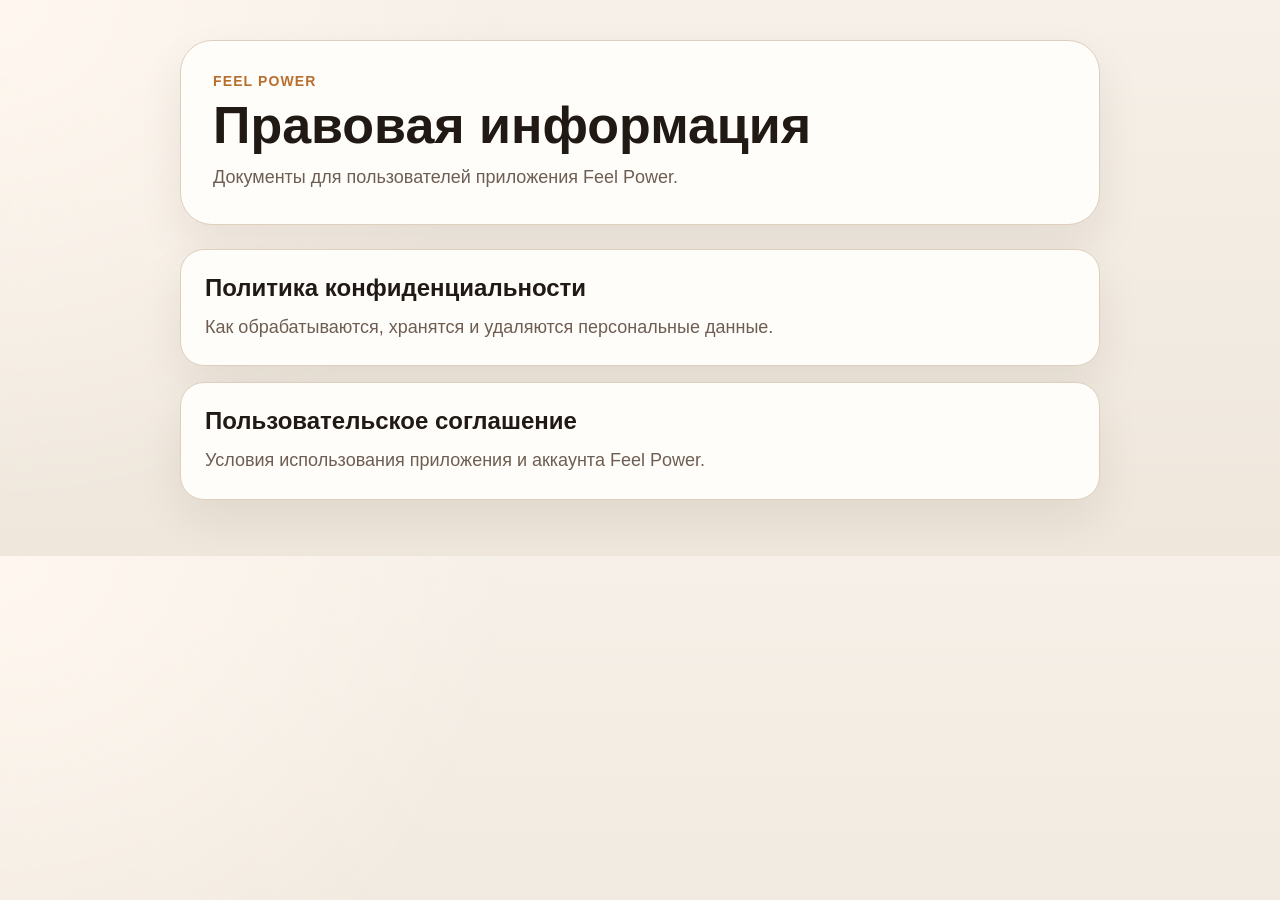
==== index.html @ 5071ba26 "Add files via upload" ====
<!doctype html>
<html lang="ru">
  <head>
    <meta charset="utf-8">
    <meta name="viewport" content="width=device-width, initial-scale=1">
    <title>Feel Power — Правовая информация</title>
    <link rel="stylesheet" href="styles.css">
  </head>
  <body>
    <main class="page">
      <section class="hero">
        <p class="eyebrow">Feel Power</p>
        <h1>Правовая информация</h1>
        <p class="lead">
          Документы для пользователей приложения Feel Power.
        </p>
      </section>

      <section class="card-grid">
        <a class="card" href="privacy.html">
          <h2>Политика конфиденциальности</h2>
          <p>Как обрабатываются, хранятся и удаляются персональные данные.</p>
        </a>

        <a class="card" href="terms.html">
          <h2>Пользовательское соглашение</h2>
          <p>Условия использования приложения и аккаунта Feel Power.</p>
        </a>
      </section>
    </main>
  </body>
  </html>
---- styles.css ----
:root {
  color-scheme: light;
  --bg: #f4efe8;
  --paper: #fffdfa;
  --text: #201914;
  --muted: #6d5d52;
  --accent: #b86f2e;
  --accent-soft: #efe0d1;
  --border: #dfcfbf;
  --shadow: 0 20px 45px rgba(50, 28, 10, 0.08);
}

* {
  box-sizing: border-box;
}

body {
  margin: 0;
  font-family: -apple-system, BlinkMacSystemFont, "Segoe UI", sans-serif;
  background:
    radial-gradient(circle at top left, #fff7ef 0, transparent 36%),
    linear-gradient(180deg, #f6f0e8 0%, #efe7dc 100%);
  color: var(--text);
}

.page {
  width: min(920px, calc(100% - 32px));
  margin: 0 auto;
  padding: 40px 0 56px;
}

.hero,
.legal-header,
.card,
.legal-section {
  background: color-mix(in srgb, var(--paper) 92%, white 8%);
  border: 1px solid var(--border);
  box-shadow: var(--shadow);
}

.hero,
.legal-header {
  border-radius: 32px;
  padding: 32px;
  margin-bottom: 24px;
}

.eyebrow {
  margin: 0 0 10px;
  color: var(--accent);
  font-size: 14px;
  font-weight: 700;
  letter-spacing: 0.08em;
  text-transform: uppercase;
}

h1 {
  margin: 0 0 12px;
  font-size: clamp(32px, 6vw, 52px);
  line-height: 1;
}

.lead,
.meta,
.legal-section p,
.card p {
  margin: 0;
  color: var(--muted);
  font-size: 18px;
  line-height: 1.6;
}

.card-grid {
  display: grid;
  gap: 16px;
}

.card {
  display: block;
  text-decoration: none;
  color: inherit;
  border-radius: 24px;
  padding: 24px;
  transition: transform 160ms ease, border-color 160ms ease;
}

.card:hover {
  transform: translateY(-2px);
  border-color: var(--accent);
}

.card h2,
.legal-section h2 {
  margin: 0 0 10px;
  font-size: 24px;
  line-height: 1.2;
}

.legal-page .legal-section {
  border-radius: 24px;
  padding: 24px;
  margin-bottom: 16px;
}

.back-link {
  display: inline-block;
  margin-bottom: 18px;
  color: var(--accent);
  text-decoration: none;
  font-weight: 600;
}

a {
  color: var(--accent);
}

@media (max-width: 640px) {
  .page {
    width: min(100% - 24px, 920px);
    padding: 24px 0 40px;
  }

  .hero,
  .legal-header,
  .legal-page .legal-section,
  .card {
    border-radius: 22px;
    padding: 20px;
  }

  .lead,
  .meta,
  .legal-section p,
  .card p {
    font-size: 16px;
  }

  .card h2,
  .legal-section h2 {
    font-size: 22px;
  }
}
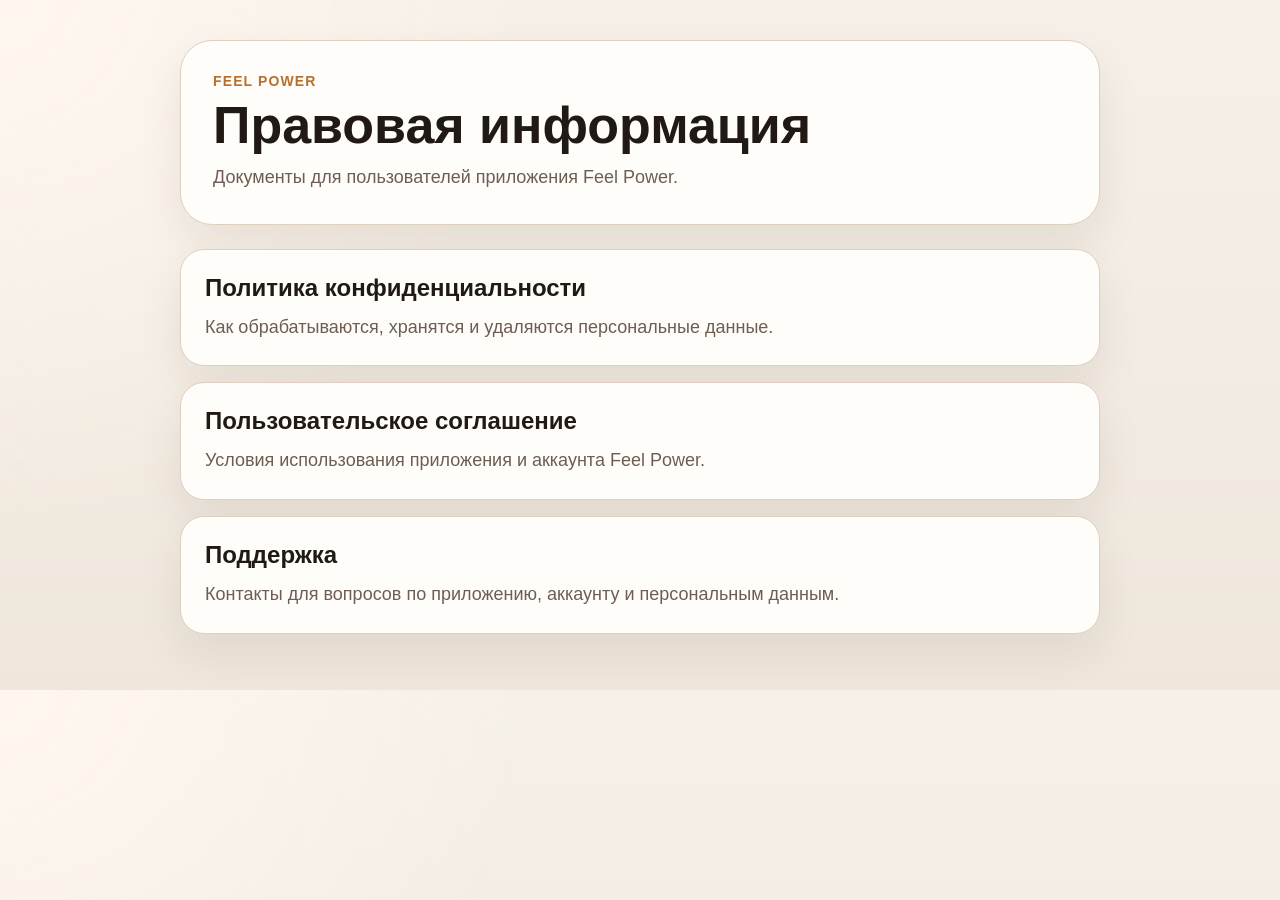
==== commit 1bfca3ea: "Add files via upload" ====
--- a/index.html
+++ b/index.html
@@ -26,6 +26,11 @@
           <h2>Пользовательское соглашение</h2>
           <p>Условия использования приложения и аккаунта Feel Power.</p>
         </a>
+
+        <a class="card" href="support.html">
+          <h2>Поддержка</h2>
+          <p>Контакты для вопросов по приложению, аккаунту и персональным данным.</p>
+        </a>
       </section>
     </main>
   </body>
